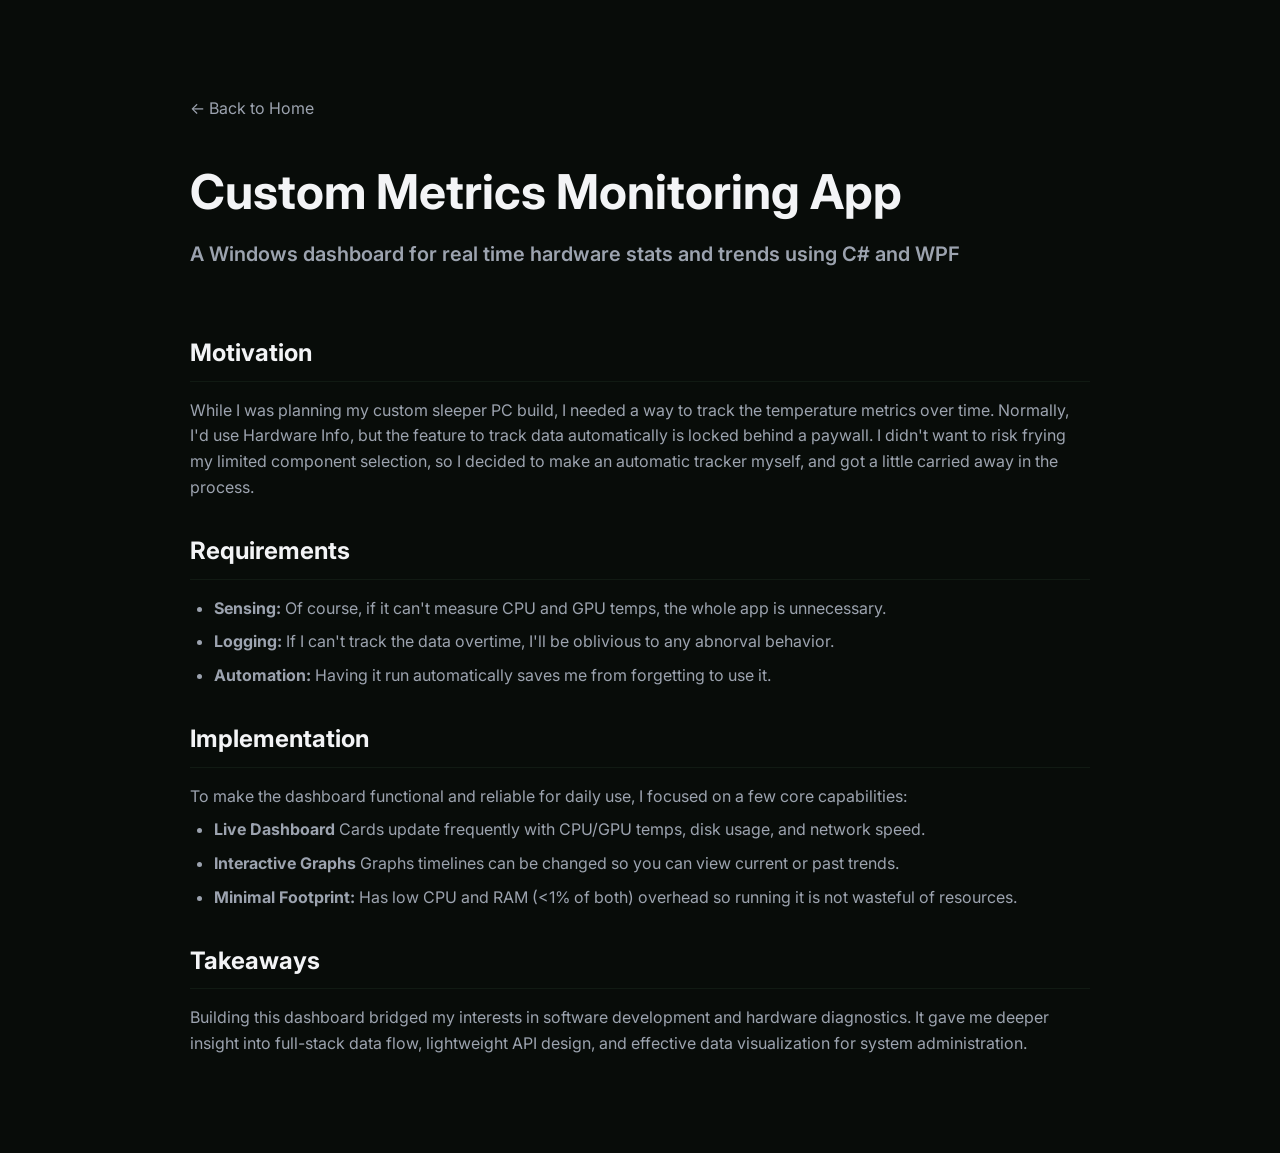
==== monitor.html @ 2a0acd83 "Update subtitle and requirements in monitor.html" ====
<!DOCTYPE html>
<html lang="en">
<head>
    <meta charset="UTF-8">
    <meta name="viewport" content="width=device-width, initial-scale=1.0">
    <title>Custom Metrics Monitoring App - Shumon Rahman</title>
    <link rel="stylesheet" href="styles.css">
    <!-- Google Font -->
    <link href="https://fonts.googleapis.com/css2?family=Inter:wght@300;400;600;700&display=swap" rel="stylesheet">
</head>
<body>

    <main class="container" style="padding: 4rem 0;">
        <!-- Back Link -->
        <a href="index.html" class="link">&larr; Back to Home</a>

        <!-- Title & Subtitle -->
        <header style="margin-top: 2rem;">
            <h1>Custom Metrics Monitoring App</h1>
            <p class="subtitle" style="color: var(--clr-primary);">A Windows dashboard for real time hardware stats and trends using C# and WPF</p>
        </header>

        <hr style="border: 0; border-top: 1px solid var(--clr-bg-alt); margin: 2rem 0;">

        <!-- Case Study Sections -->
        <section class="section" style="margin-top: 2rem;">
            <h2 style="font-size: 1.5rem; margin-bottom: 1rem;">Motivation</h2>
            <p>While I was planning my custom sleeper PC build, I needed a way to track the temperature metrics over time. Normally, I'd use Hardware Info, but the feature to track data automatically is locked behind a paywall. I didn't want to risk frying my limited component selection, so I decided to make an automatic tracker myself, and got a little carried away in the process.</p>
        </section>

        <section class="section" style="margin-top: 2rem;">
            <h2 style="font-size: 1.5rem; margin-bottom: 1rem;">Requirements</h2>
            <ul style="list-style-type: disc; padding-left: 1.5rem; display: flex; flex-direction: column; gap: 0.5rem; color: var(--clr-fg);">
                <li><strong>Sensing:</strong> Of course, if it can't measure CPU and GPU temps, the whole app is unnecessary.</li>
                <li><strong>Logging:</strong> If I can't track the data overtime, I'll be oblivious to any abnorval behavior.</li>
                <li><strong>Automation:</strong> Having it run automatically saves me from forgetting to use it.</li>
            </ul>
        </section>

        <section class="section" style="margin-top: 2rem;">
            <h2 style="font-size: 1.5rem; margin-bottom: 1rem;">Implementation</h2>
            <p>To make the dashboard functional and reliable for daily use, I focused on a few core capabilities:</p>
            <ul style="list-style-type: disc; padding-left: 1.5rem; display: flex; flex-direction: column; gap: 0.5rem; margin-top: 0.5rem; color: var(--clr-fg);">
                <li><strong>Live Dashboard</strong> Cards update frequently with CPU/GPU temps, disk usage, and network speed.</li>
                <li><strong>Interactive Graphs</strong> Graphs timelines can be changed so you can view current or past trends.</li>
                <li><strong>Minimal Footprint:</strong> Has low CPU and RAM (<1% of both) overhead so running it is not wasteful of resources.</li>
            </ul>
        </section>

        <section class="section" style="margin-top: 2rem;">
            <h2 style="font-size: 1.5rem; margin-bottom: 1rem;">Takeaways</h2>
            <p>Building this dashboard bridged my interests in software development and hardware diagnostics. It gave me deeper insight into full-stack data flow, lightweight API design, and effective data visualization for system administration.</p>
        </section>
    </main>

</body>
</html>
---- styles.css ----
* {
    margin: 0;
    padding: 0;
    box-sizing: border-box;
}

body {
    font-family: 'Inter', sans-serif;
    background-color: #080c09; /* Deep black-green background */
    color: #9ca3af; /* Soft gray readable text */
    line-height: 1.6;
    padding: 2rem 1rem;
}

.container {
    max-width: 900px;
    margin: 0 auto;
}

/* Hero Section */
.hero {
    padding: 4rem 0 2rem 0;
}

h1 {
    font-size: 3rem;
    color: #f3f4f6;
    font-weight: 700;
}

.highlight {
    color: #10b981; /* Vibrant emerald green */
}

.subtitle {
    font-size: 1.25rem;
    color: #d1d5db;
    margin-top: 0.5rem;
    font-weight: 600;
}

.bio {
    margin-top: 1rem;
    font-size: 1rem;
    max-width: 600px;
}

/* Sections */
.section {
    margin-top: 4rem;
}

h2 {
    font-size: 1.8rem;
    color: #f3f4f6;
    margin-bottom: 1.5rem;
    border-bottom: 1px solid #111a13;
    padding-bottom: 0.5rem;
}

/* Projects Grid */
.projects-grid {
    display: grid;
    grid-template-columns: repeat(auto-fit, minmax(280px, 1fr));
    gap: 1.5rem;
}

.project-card {
    background-color: #111a13; /* Dark card background */
    border: 1px solid rgba(16, 185, 129, 0.1);
    padding: 1.5rem;
    border-radius: 8px;
    transition: transform 0.2s ease, border-color 0.2s ease;
}

.project-card:hover {
    transform: translateY(-4px);
    border-color: #10b981;
}

.project-card h3 {
    color: #f3f4f6;
    font-size: 1.2rem;
    margin-bottom: 0.75rem;
}

.tags {
    margin-top: 1rem;
    display: flex;
    flex-wrap: wrap;
    gap: 0.5rem;
}

.tags span {
    background-color: rgba(16, 185, 129, 0.1);
    color: #10b981;
    font-size: 0.75rem;
    padding: 0.25rem 0.5rem;
    border-radius: 4px;
    font-weight: 600;
}

/* Footer */
.footer {
    margin-top: 5rem;
    text-align: left;
}

.social-links {
    margin-top: 1rem;
    display: flex;
    gap: 1.5rem;
}

.social-links a {
    color: #10b981;
    text-decoration: none;
    font-weight: 600;
}

.social-links a:hover {
    text-decoration: underline;
}
/* Prevent links from turning purple or showing default underlines when clicked */
a, a:visited, a:active {
    color: inherit;
    text-decoration: none;
}
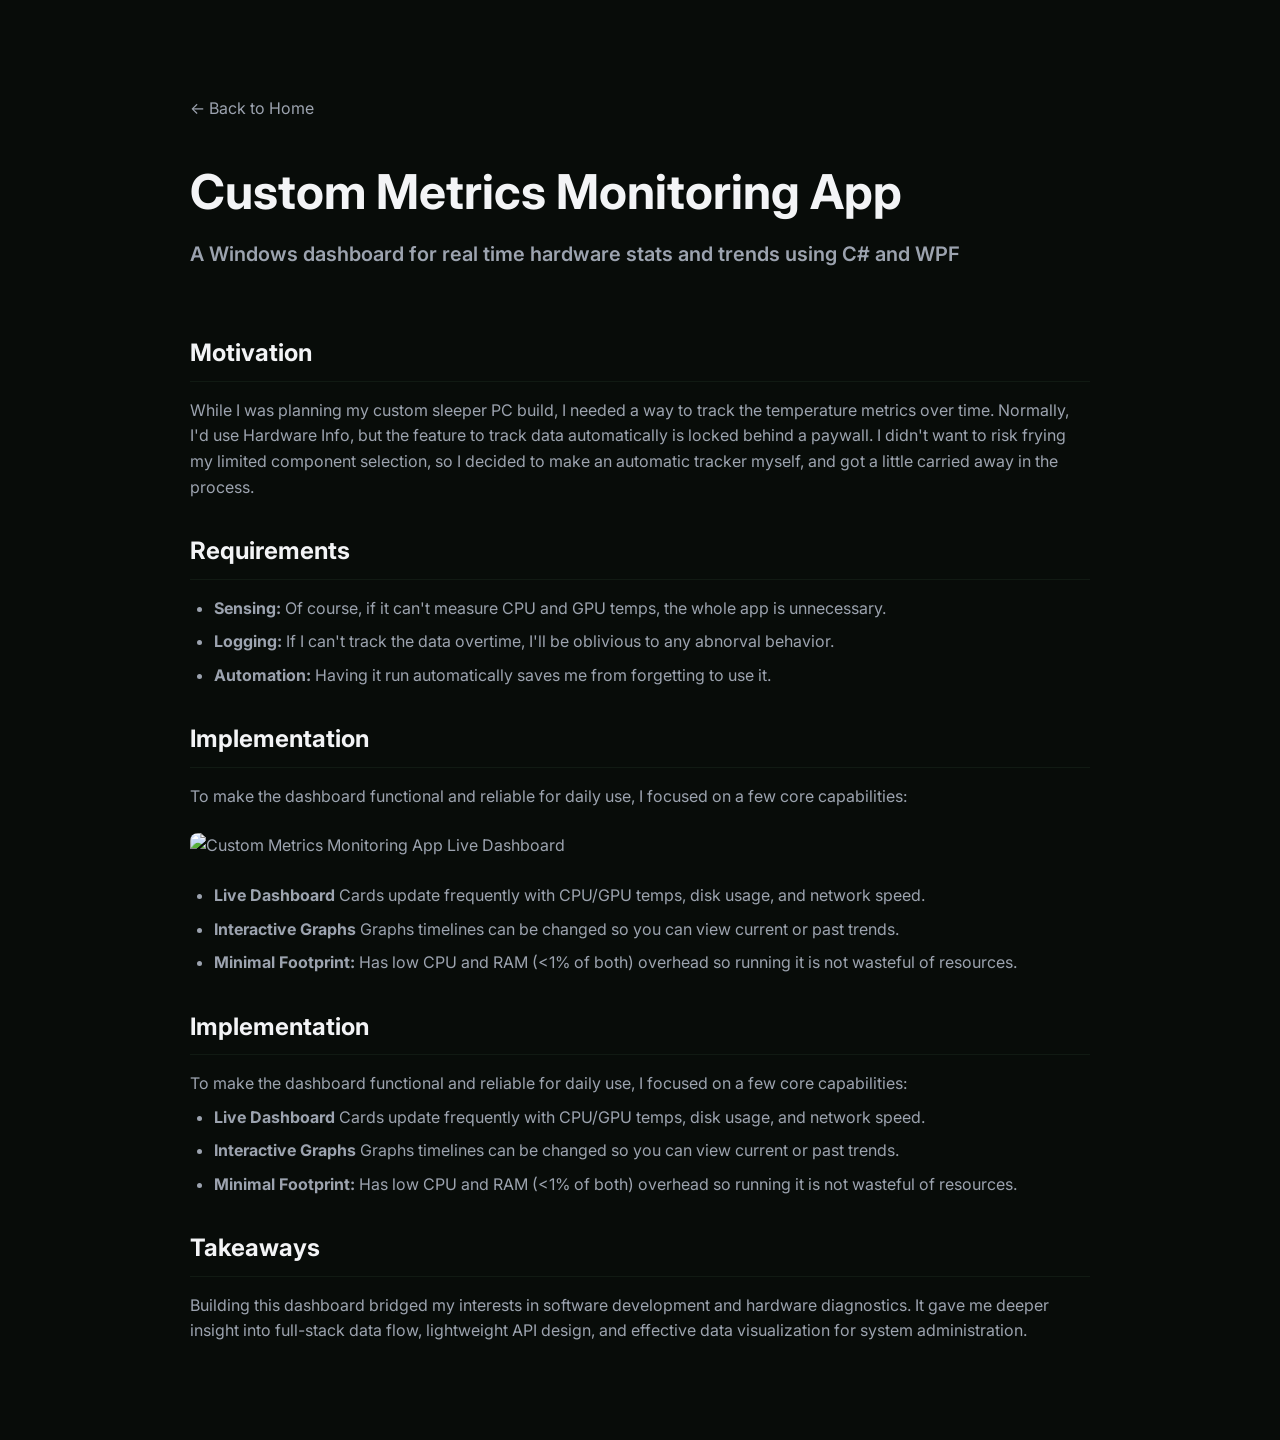
==== commit 1bbaf833: "Enhance dashboard with image and clarify implementation Added an image to enhance the dashboard's vi" ====
--- a/monitor.html
+++ b/monitor.html
@@ -36,7 +36,21 @@
                 <li><strong>Automation:</strong> Having it run automatically saves me from forgetting to use it.</li>
             </ul>
         </section>
-
+        <section class="section" style="margin-top: 2rem;">
+            <h2 style="font-size: 1.5rem; margin-bottom: 1rem;">Implementation</h2>
+            <p>To make the dashboard functional and reliable for daily use, I focused on a few core capabilities:</p>
+            
+            <!-- Added Image -->
+            <div style="margin: 1.5rem 0;">
+                <img src="images/dashboard-overview.png" alt="Custom Metrics Monitoring App Live Dashboard" style="width: 100%; height: auto; border-radius: 8px;">
+            </div>
+        
+            <ul style="list-style-type: disc; padding-left: 1.5rem; display: flex; flex-direction: column; gap: 0.5rem; margin-top: 0.5rem; color: var(--clr-fg);">
+                <li><strong>Live Dashboard</strong> Cards update frequently with CPU/GPU temps, disk usage, and network speed.</li>
+                <li><strong>Interactive Graphs</strong> Graphs timelines can be changed so you can view current or past trends.</li>
+                <li><strong>Minimal Footprint:</strong> Has low CPU and RAM (&lt;1% of both) overhead so running it is not wasteful of resources.</li>
+            </ul>
+        </section>
         <section class="section" style="margin-top: 2rem;">
             <h2 style="font-size: 1.5rem; margin-bottom: 1rem;">Implementation</h2>
             <p>To make the dashboard functional and reliable for daily use, I focused on a few core capabilities:</p>
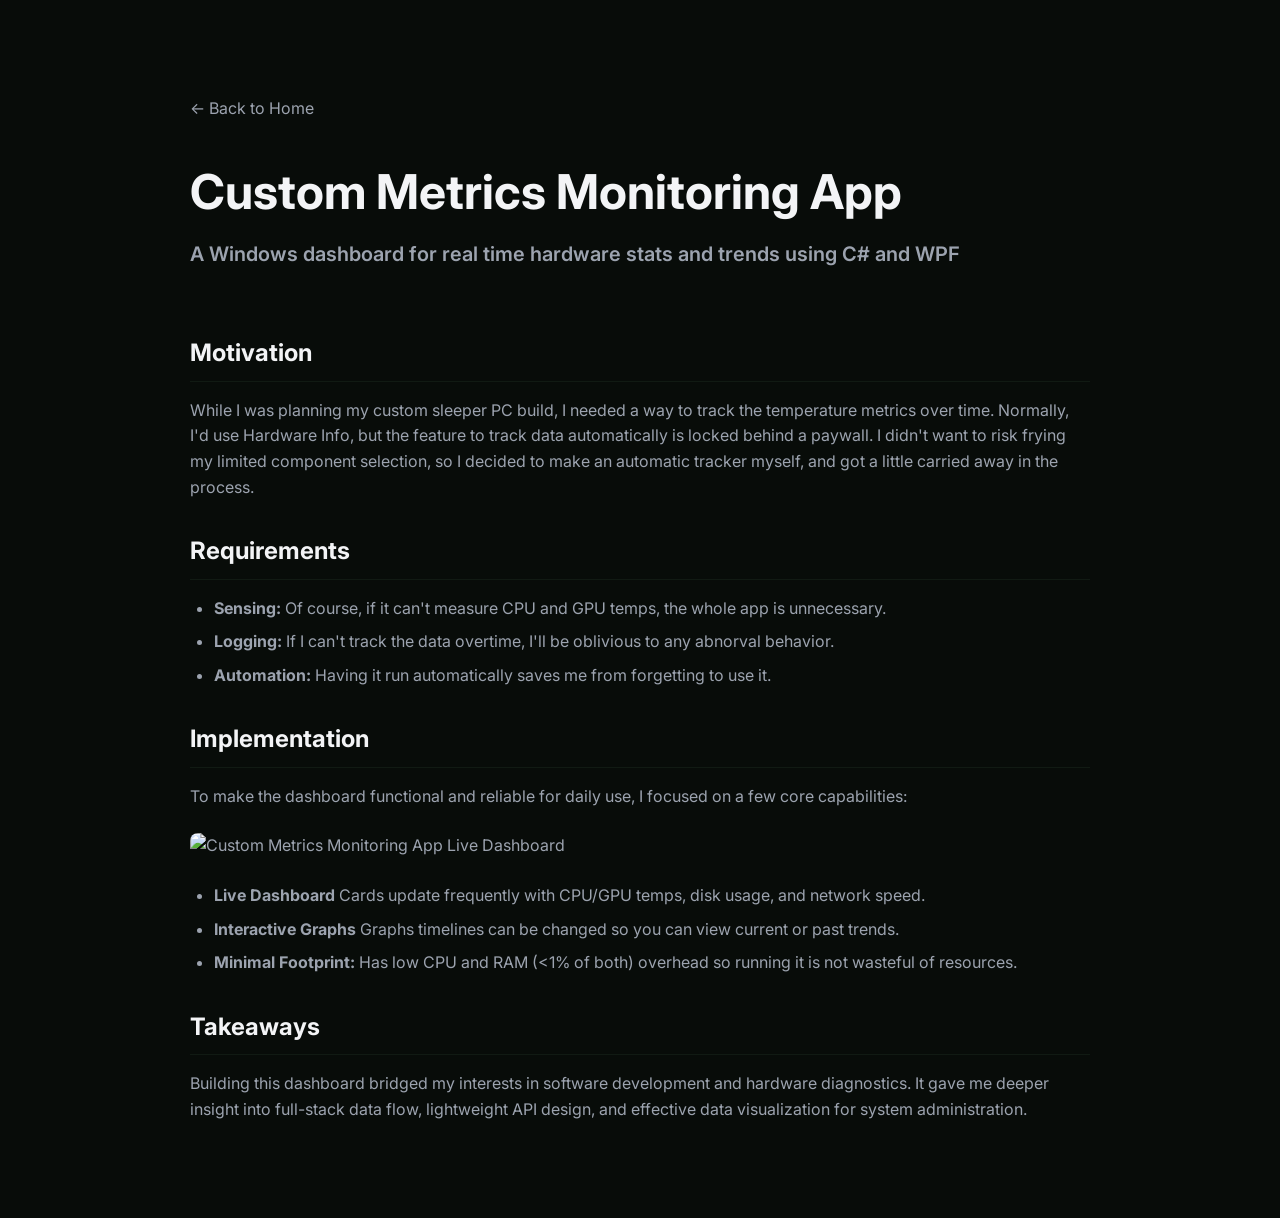
==== commit bf2095db: "Remove implementation details from monitor.html Removed the implementation section detailing dashboa" ====
--- a/monitor.html
+++ b/monitor.html
@@ -51,15 +51,6 @@
                 <li><strong>Minimal Footprint:</strong> Has low CPU and RAM (&lt;1% of both) overhead so running it is not wasteful of resources.</li>
             </ul>
         </section>
-        <section class="section" style="margin-top: 2rem;">
-            <h2 style="font-size: 1.5rem; margin-bottom: 1rem;">Implementation</h2>
-            <p>To make the dashboard functional and reliable for daily use, I focused on a few core capabilities:</p>
-            <ul style="list-style-type: disc; padding-left: 1.5rem; display: flex; flex-direction: column; gap: 0.5rem; margin-top: 0.5rem; color: var(--clr-fg);">
-                <li><strong>Live Dashboard</strong> Cards update frequently with CPU/GPU temps, disk usage, and network speed.</li>
-                <li><strong>Interactive Graphs</strong> Graphs timelines can be changed so you can view current or past trends.</li>
-                <li><strong>Minimal Footprint:</strong> Has low CPU and RAM (<1% of both) overhead so running it is not wasteful of resources.</li>
-            </ul>
-        </section>
 
         <section class="section" style="margin-top: 2rem;">
             <h2 style="font-size: 1.5rem; margin-bottom: 1rem;">Takeaways</h2>
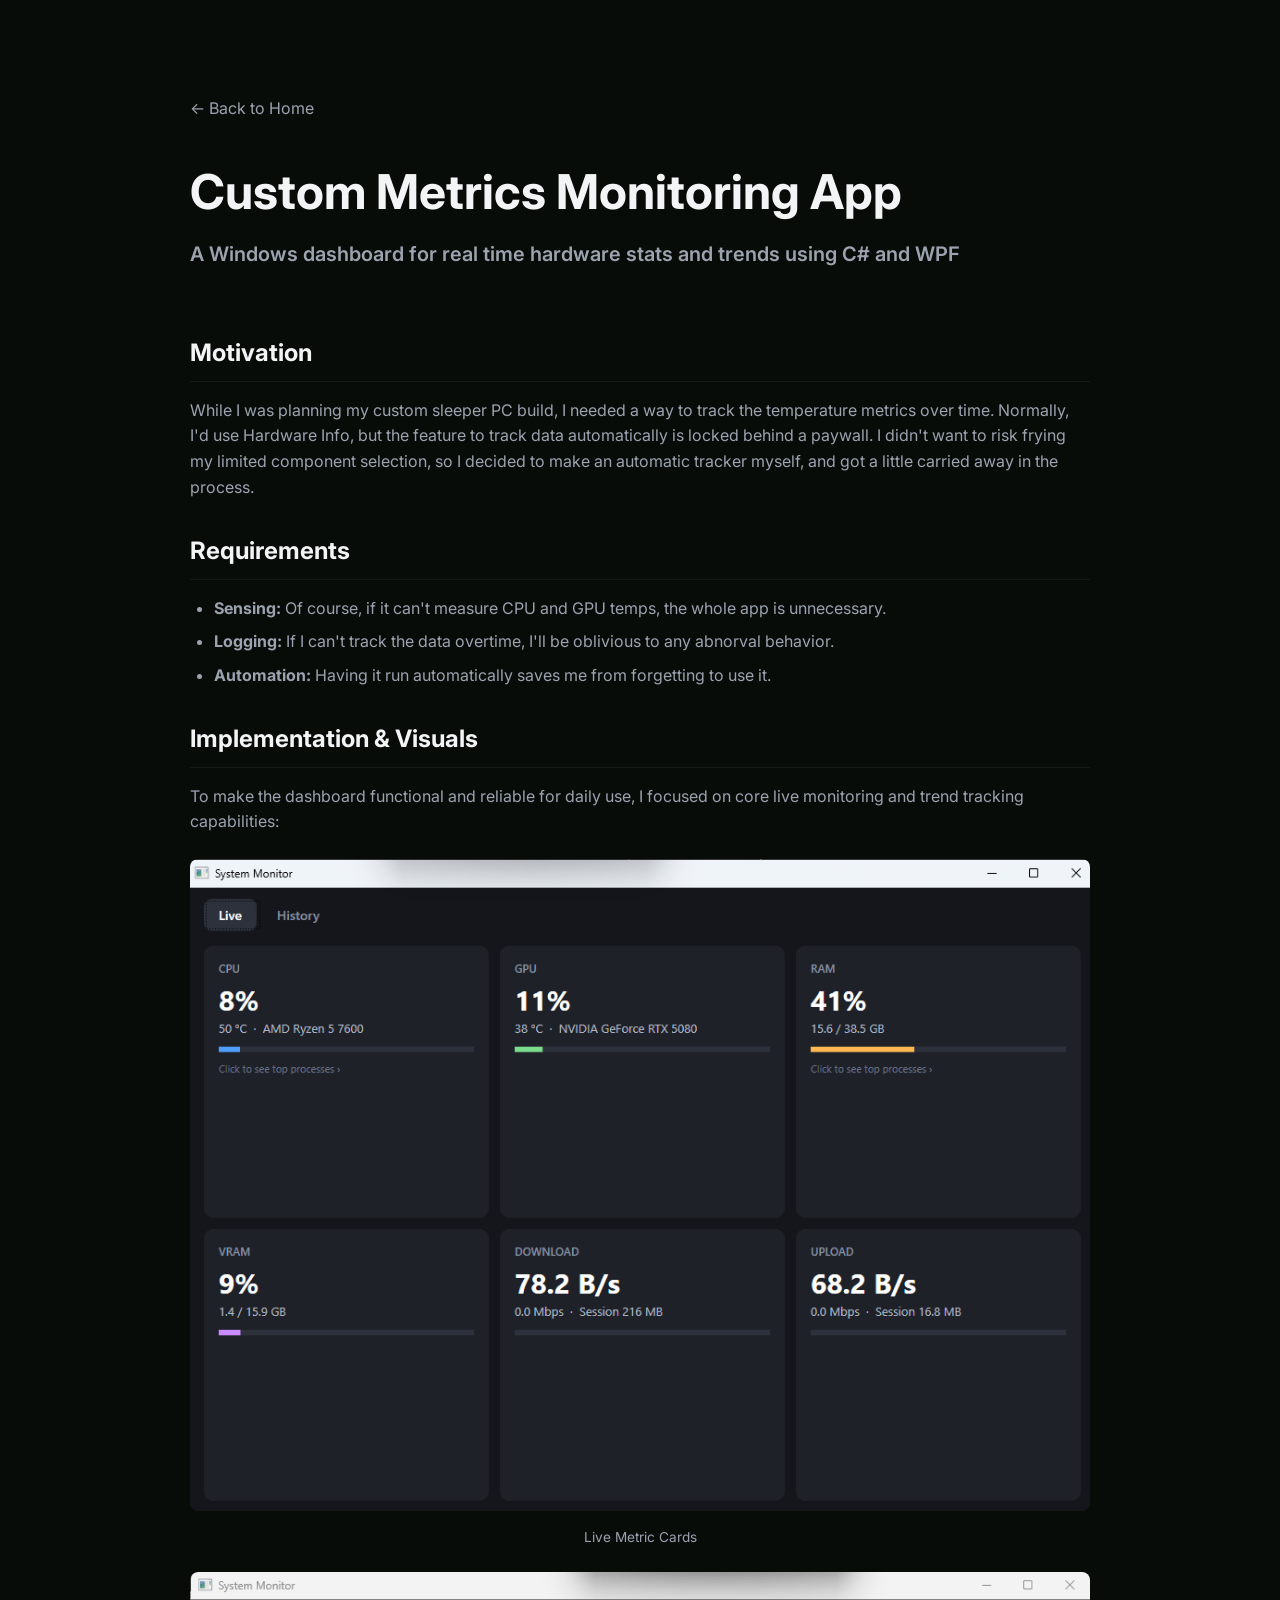
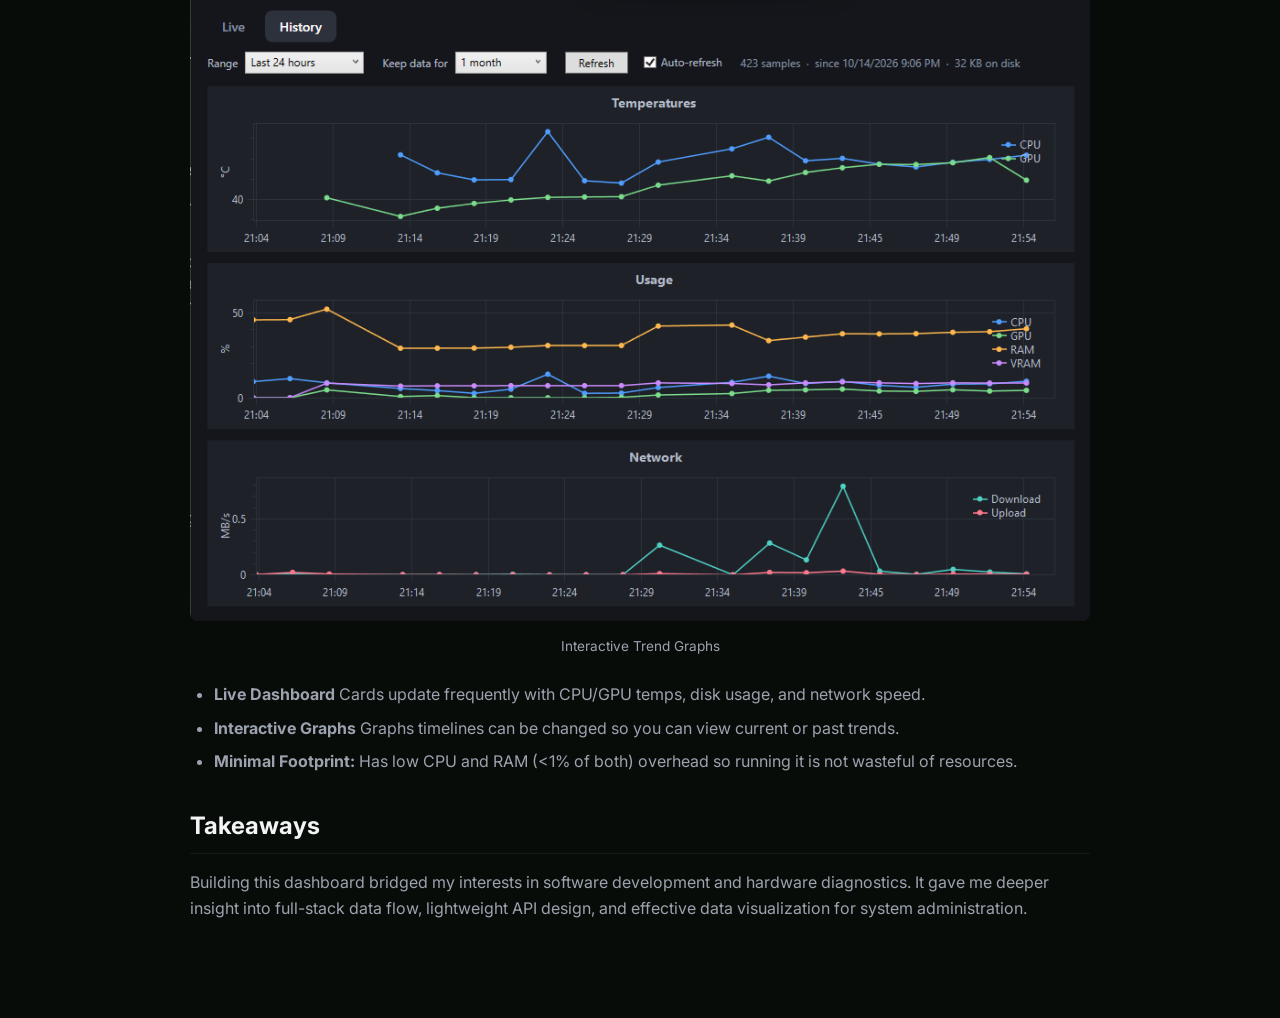
==== commit 148131ea: "Enhance implementation section with visuals and details Updated the implementation section to includ" ====
--- a/monitor.html
+++ b/monitor.html
@@ -37,13 +37,21 @@
             </ul>
         </section>
         <section class="section" style="margin-top: 2rem;">
-            <h2 style="font-size: 1.5rem; margin-bottom: 1rem;">Implementation</h2>
-            <p>To make the dashboard functional and reliable for daily use, I focused on a few core capabilities:</p>
-            
-            <!-- Added Image -->
-            <div style="margin: 1.5rem 0;">
-                <img src="images/dashboard-overview.png" alt="Custom Metrics Monitoring App Live Dashboard" style="width: 100%; height: auto; border-radius: 8px;">
-            </div>
+    <h2 style="font-size: 1.5rem; margin-bottom: 1rem;">Implementation & Visuals</h2>
+    <p>To make the dashboard functional and reliable for daily use, I focused on core live monitoring and trend tracking capabilities:</p>
+    
+    <!-- Two-column image grid for both images -->
+    <div style="display: grid; grid-template-comlumns: repeat(auto-fit, minmax(280px, 1fr)); gap: 1.5rem; margin: 1.5rem 0;">
+        <div>
+            <img src="monitor_cards.png" alt="Hardware metric cards view" style="width: 100%; height: auto; border-radius: 8px; border: 1px solid var(--clr-bg-alt);">
+            <p style="text-align: center; font-size: 0.85rem; color: var(--clr-primary); margin-top: 0.5rem;">Live Metric Cards</p>
+        </div>
+        <div>
+            <img src="monitor_graphs.png" alt="Interactive history graphs view" style="width: 100%; height: auto; border-radius: 8px; border: 1px solid var(--clr-bg-alt);">
+            <p style="text-align: center; font-size: 0.85rem; color: var(--clr-primary); margin-top: 0.5rem;">Interactive Trend Graphs</p>
+        </div>
+    </div>
+</section>
         
             <ul style="list-style-type: disc; padding-left: 1.5rem; display: flex; flex-direction: column; gap: 0.5rem; margin-top: 0.5rem; color: var(--clr-fg);">
                 <li><strong>Live Dashboard</strong> Cards update frequently with CPU/GPU temps, disk usage, and network speed.</li>
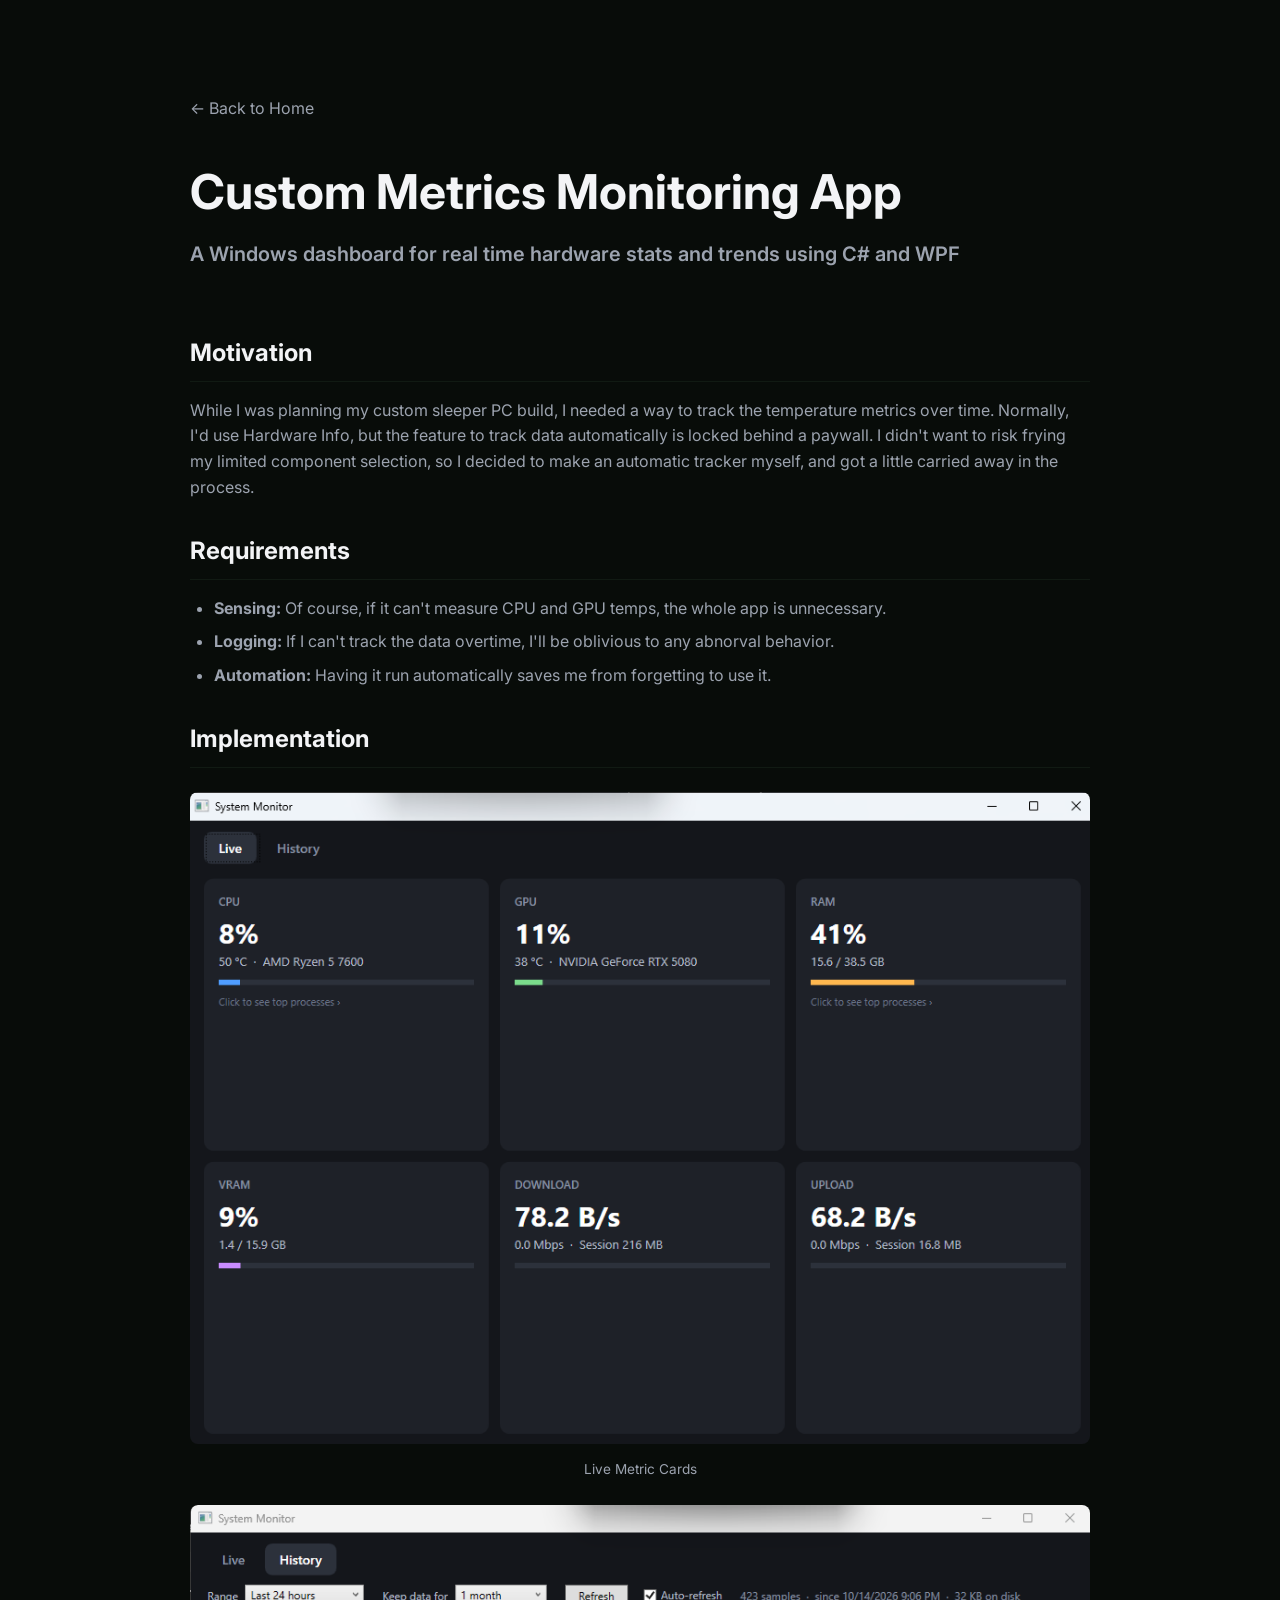
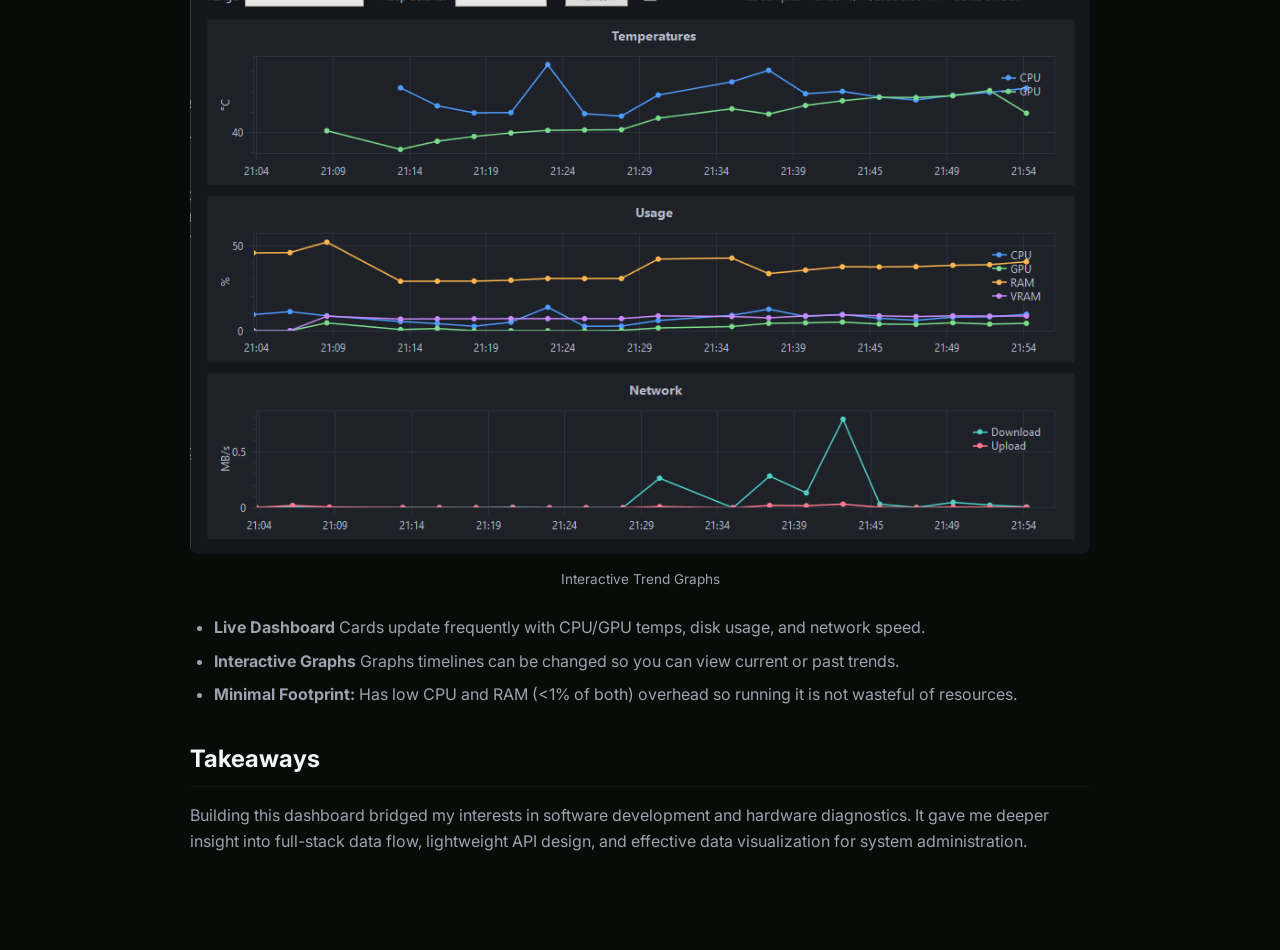
==== commit 09d1b3e3: "Update section heading and content in monitor.html Removed 'Visuals' from the section heading and ad" ====
--- a/monitor.html
+++ b/monitor.html
@@ -37,8 +37,7 @@
             </ul>
         </section>
         <section class="section" style="margin-top: 2rem;">
-    <h2 style="font-size: 1.5rem; margin-bottom: 1rem;">Implementation & Visuals</h2>
-    <p>To make the dashboard functional and reliable for daily use, I focused on core live monitoring and trend tracking capabilities:</p>
+    <h2 style="font-size: 1.5rem; margin-bottom: 1rem;">Implementation</h2>
     
     <!-- Two-column image grid for both images -->
     <div style="display: grid; grid-template-comlumns: repeat(auto-fit, minmax(280px, 1fr)); gap: 1.5rem; margin: 1.5rem 0;">
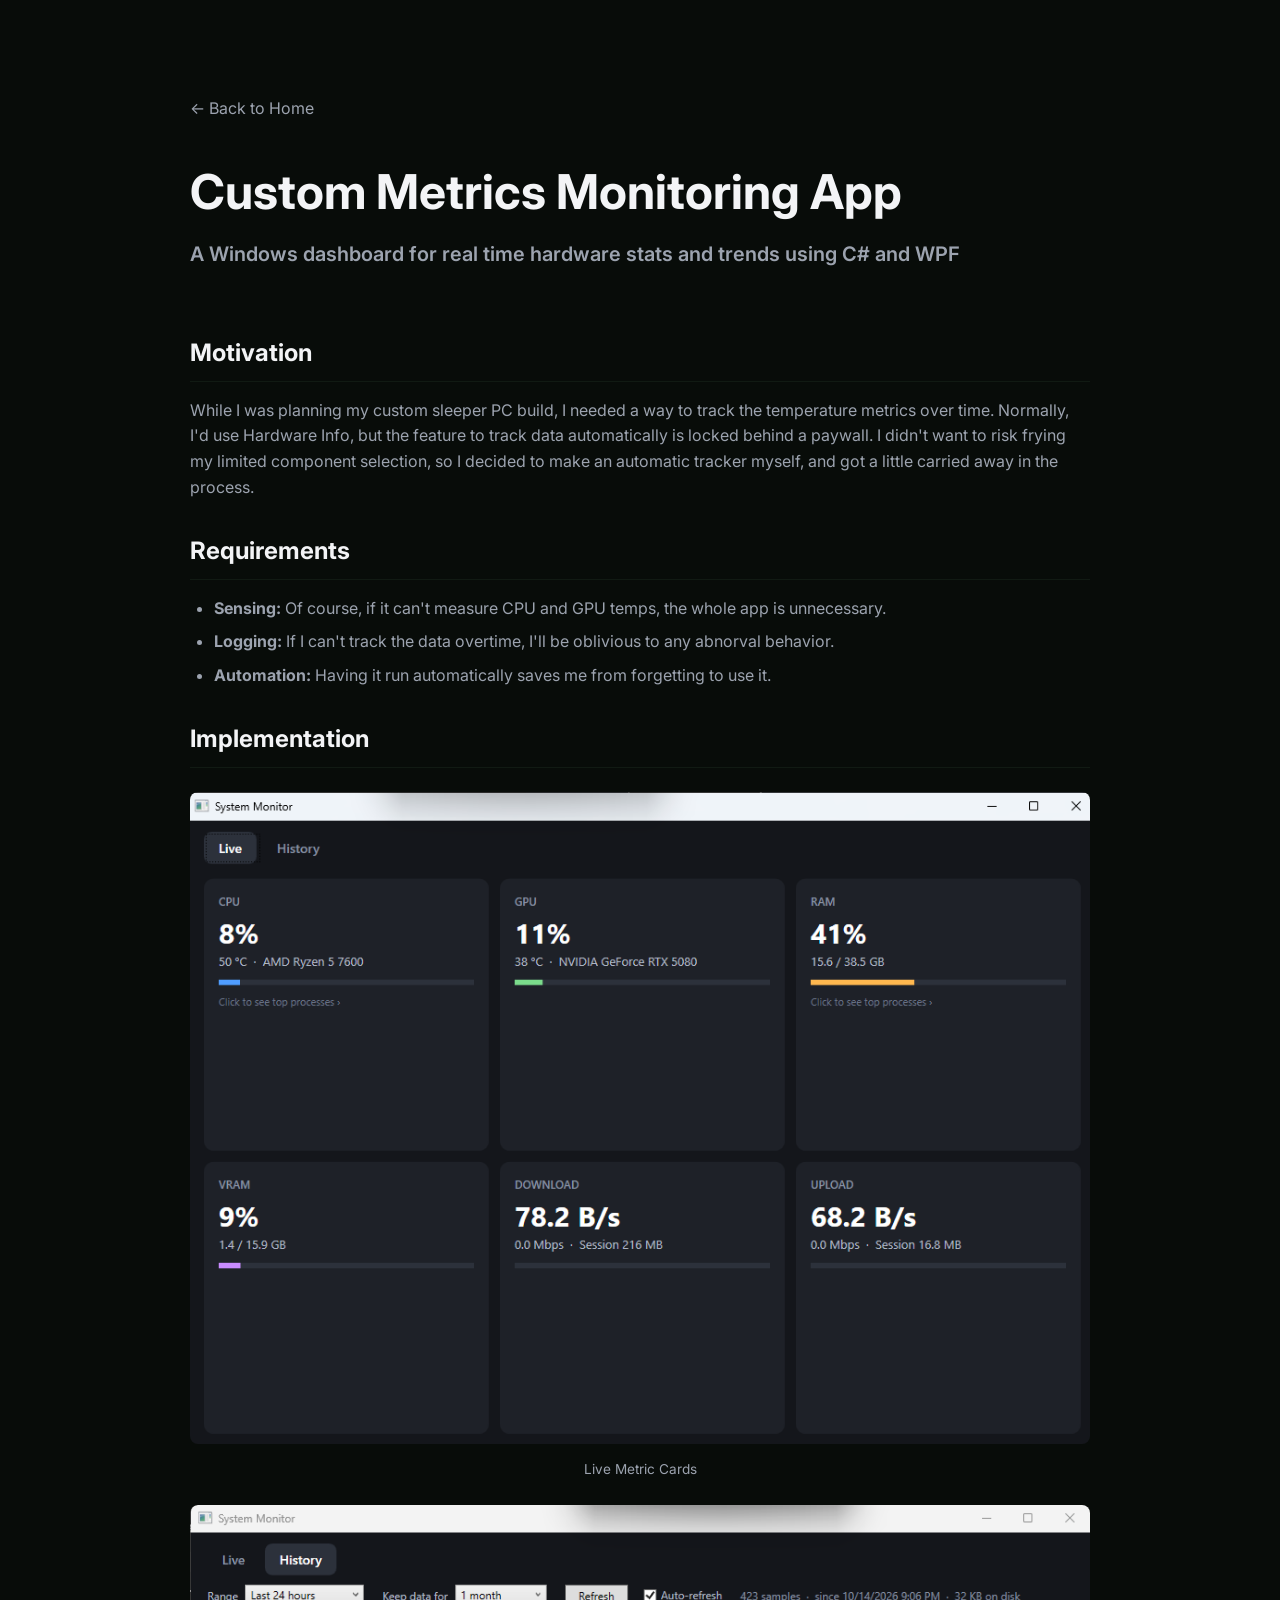
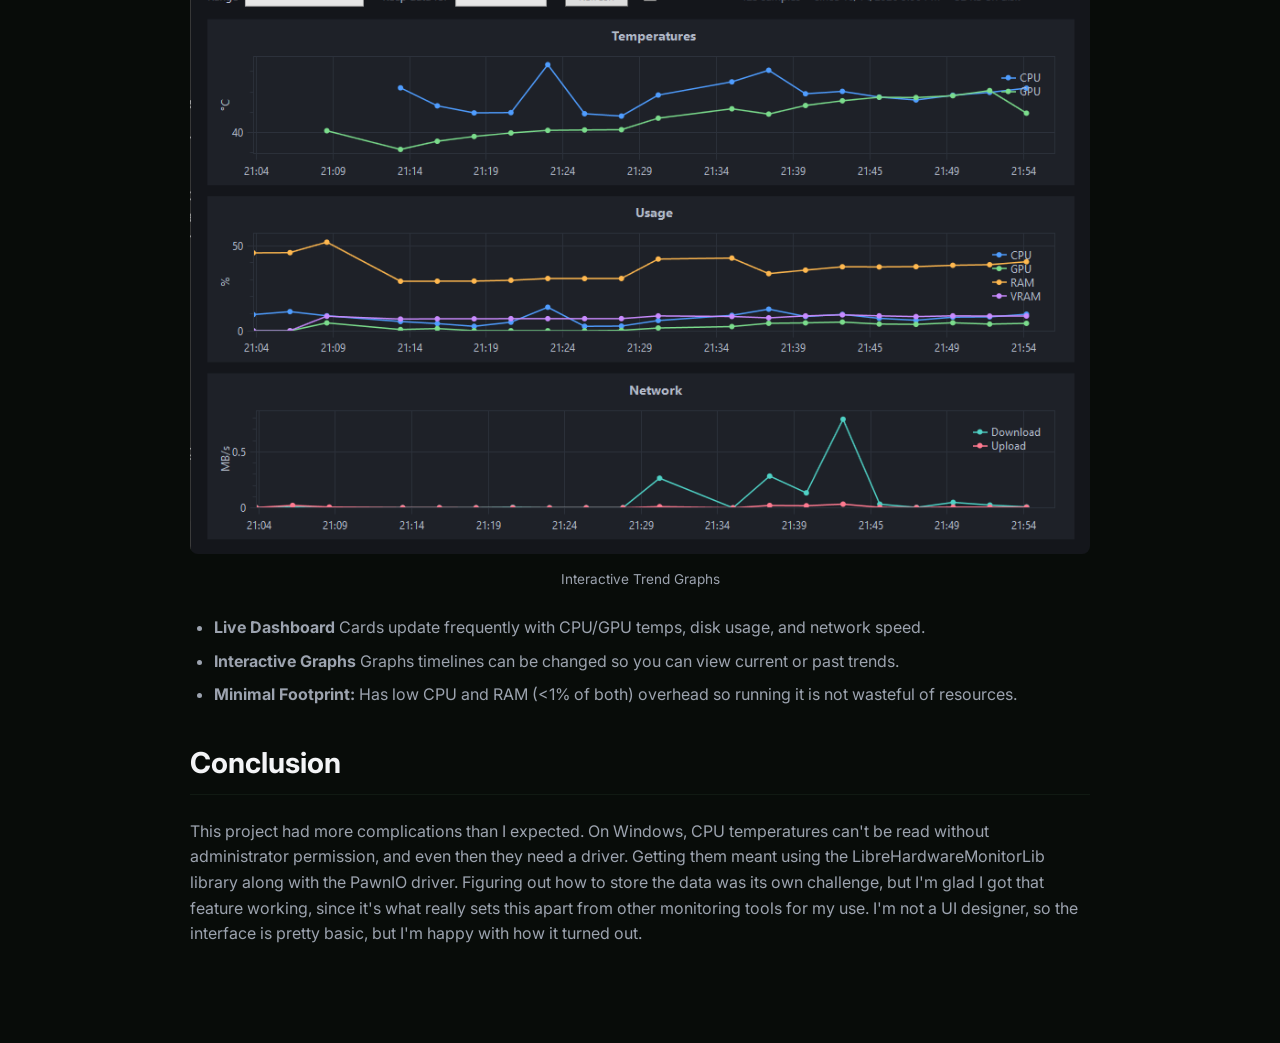
==== commit bffc5be0: "Revise conclusion section in monitor.html Updated the conclusion section to reflect project challeng" ====
--- a/monitor.html
+++ b/monitor.html
@@ -7,7 +7,7 @@
     <link rel="stylesheet" href="styles.css">
     <!-- Google Font -->
     <link href="https://fonts.googleapis.com/css2?family=Inter:wght@300;400;600;700&display=swap" rel="stylesheet">
-</head>
+</head
 <body>
 
     <main class="container" style="padding: 4rem 0;">
@@ -60,9 +60,8 @@
         </section>
 
         <section class="section" style="margin-top: 2rem;">
-            <h2 style="font-size: 1.5rem; margin-bottom: 1rem;">Takeaways</h2>
-            <p>Building this dashboard bridged my interests in software development and hardware diagnostics. It gave me deeper insight into full-stack data flow, lightweight API design, and effective data visualization for system administration.</p>
-        </section>
+           <h2>Conclusion</h2>
+<p>This project had more complications than I expected. On Windows, CPU temperatures can't be read without administrator permission, and even then they need a driver. Getting them meant using the LibreHardwareMonitorLib library along with the PawnIO driver. Figuring out how to store the data was its own challenge, but I'm glad I got that feature working, since it's what really sets this apart from other monitoring tools for my use. I'm not a UI designer, so the interface is pretty basic, but I'm happy with how it turned out.</p>    </section>
     </main>
 
 </body>
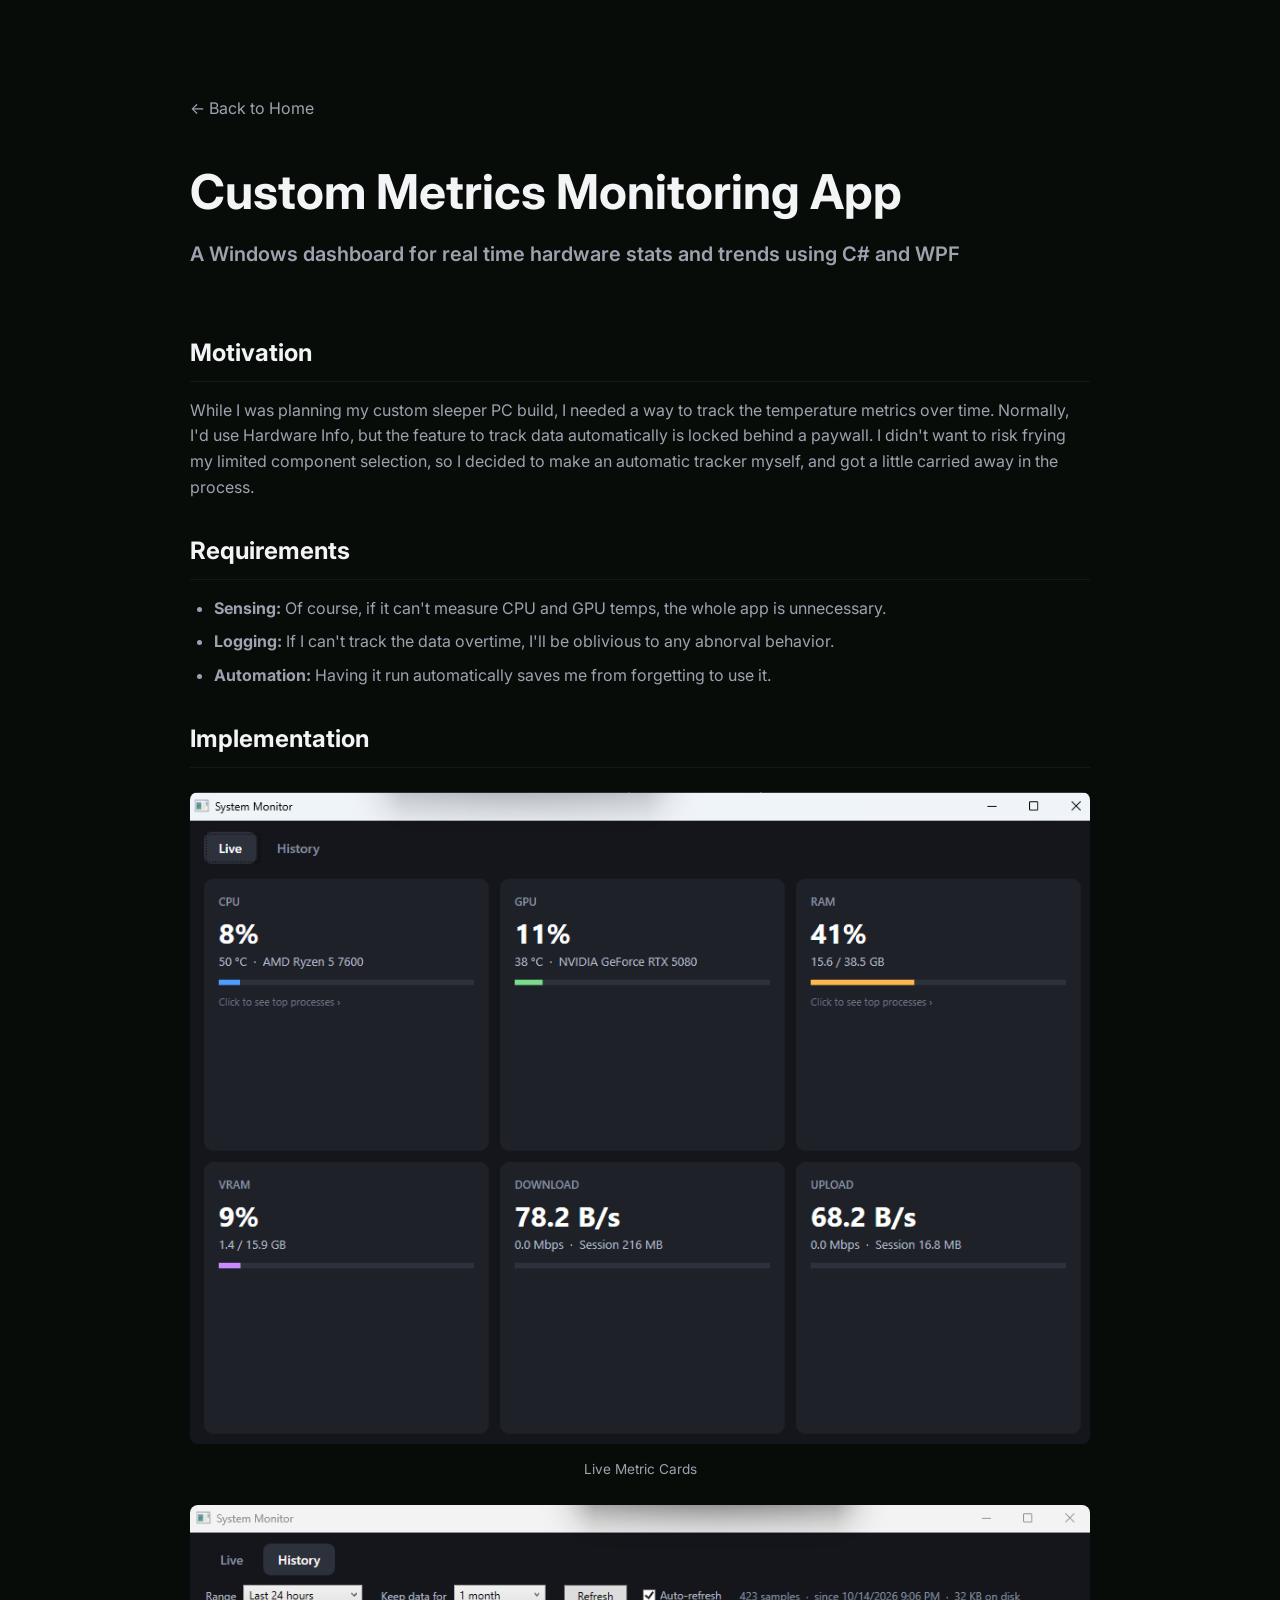
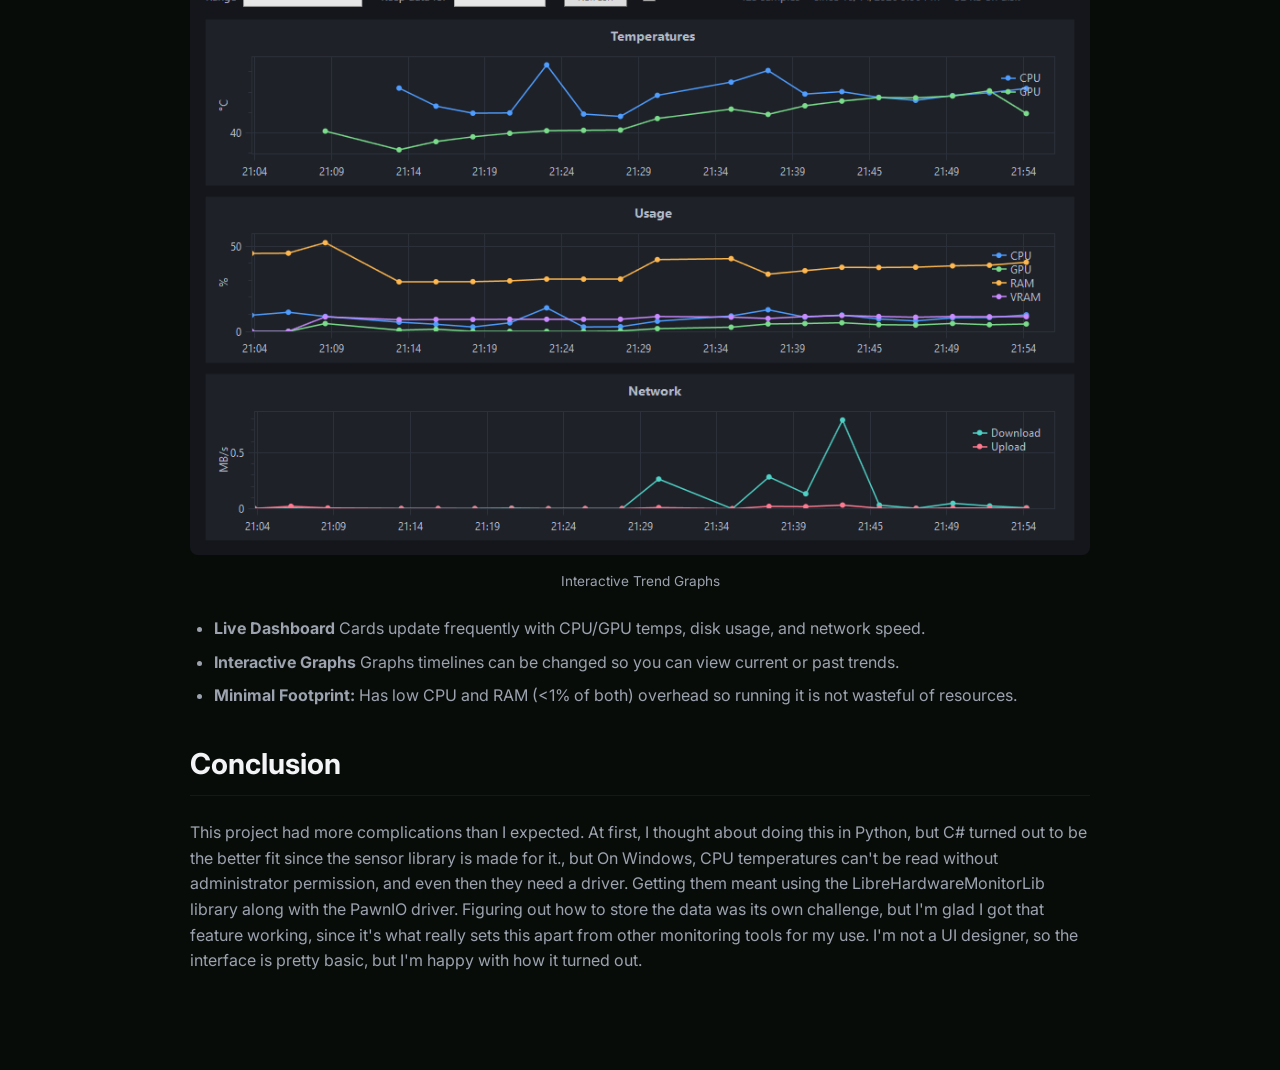
==== commit 31697758: "Update conclusion text in monitor.html Revised conclusion section to clarify project challenges and " ====
--- a/monitor.html
+++ b/monitor.html
@@ -61,7 +61,7 @@
 
         <section class="section" style="margin-top: 2rem;">
            <h2>Conclusion</h2>
-<p>This project had more complications than I expected. On Windows, CPU temperatures can't be read without administrator permission, and even then they need a driver. Getting them meant using the LibreHardwareMonitorLib library along with the PawnIO driver. Figuring out how to store the data was its own challenge, but I'm glad I got that feature working, since it's what really sets this apart from other monitoring tools for my use. I'm not a UI designer, so the interface is pretty basic, but I'm happy with how it turned out.</p>    </section>
+<p>This project had more complications than I expected. At first, I thought about doing this in Python, but C# turned out to be the better fit since the sensor library is made for it., but On Windows, CPU temperatures can't be read without administrator permission, and even then they need a driver. Getting them meant using the LibreHardwareMonitorLib library along with the PawnIO driver. Figuring out how to store the data was its own challenge, but I'm glad I got that feature working, since it's what really sets this apart from other monitoring tools for my use. I'm not a UI designer, so the interface is pretty basic, but I'm happy with how it turned out.</p>    </section>
     </main>
 
 </body>
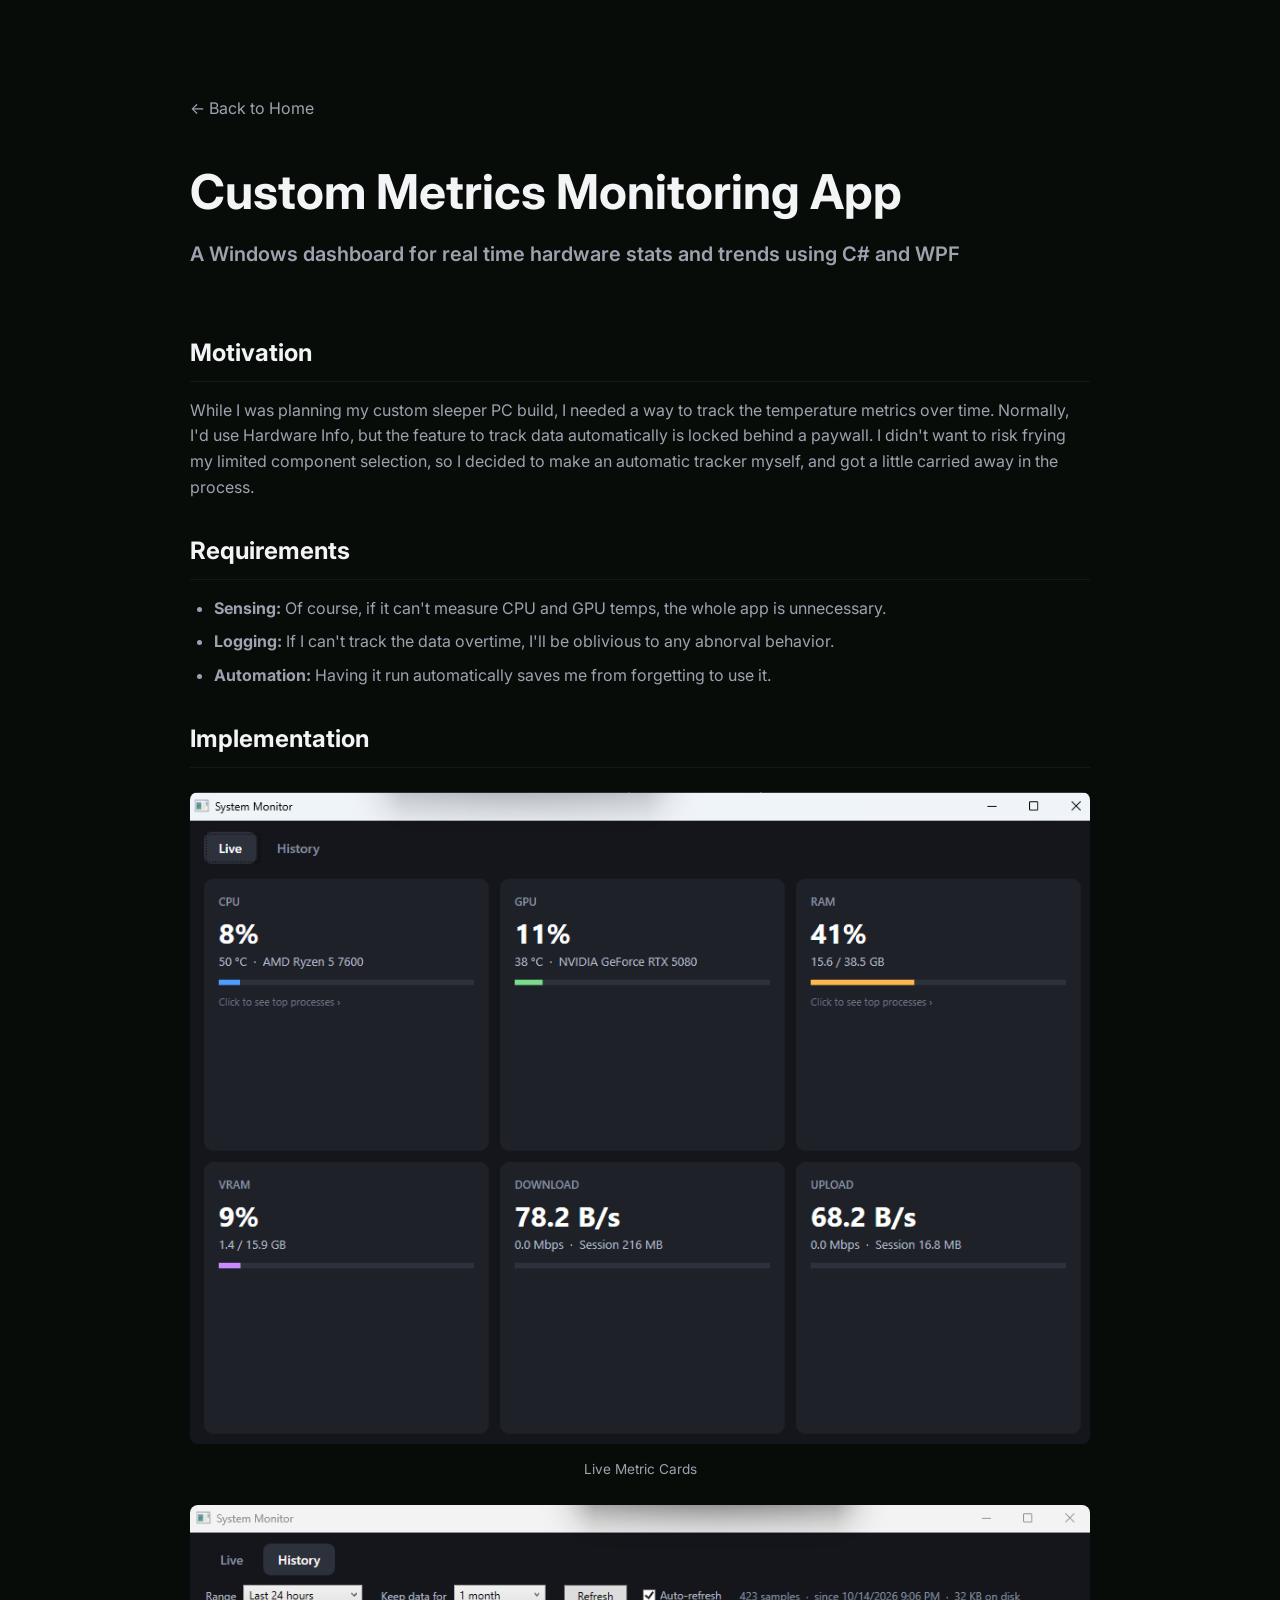
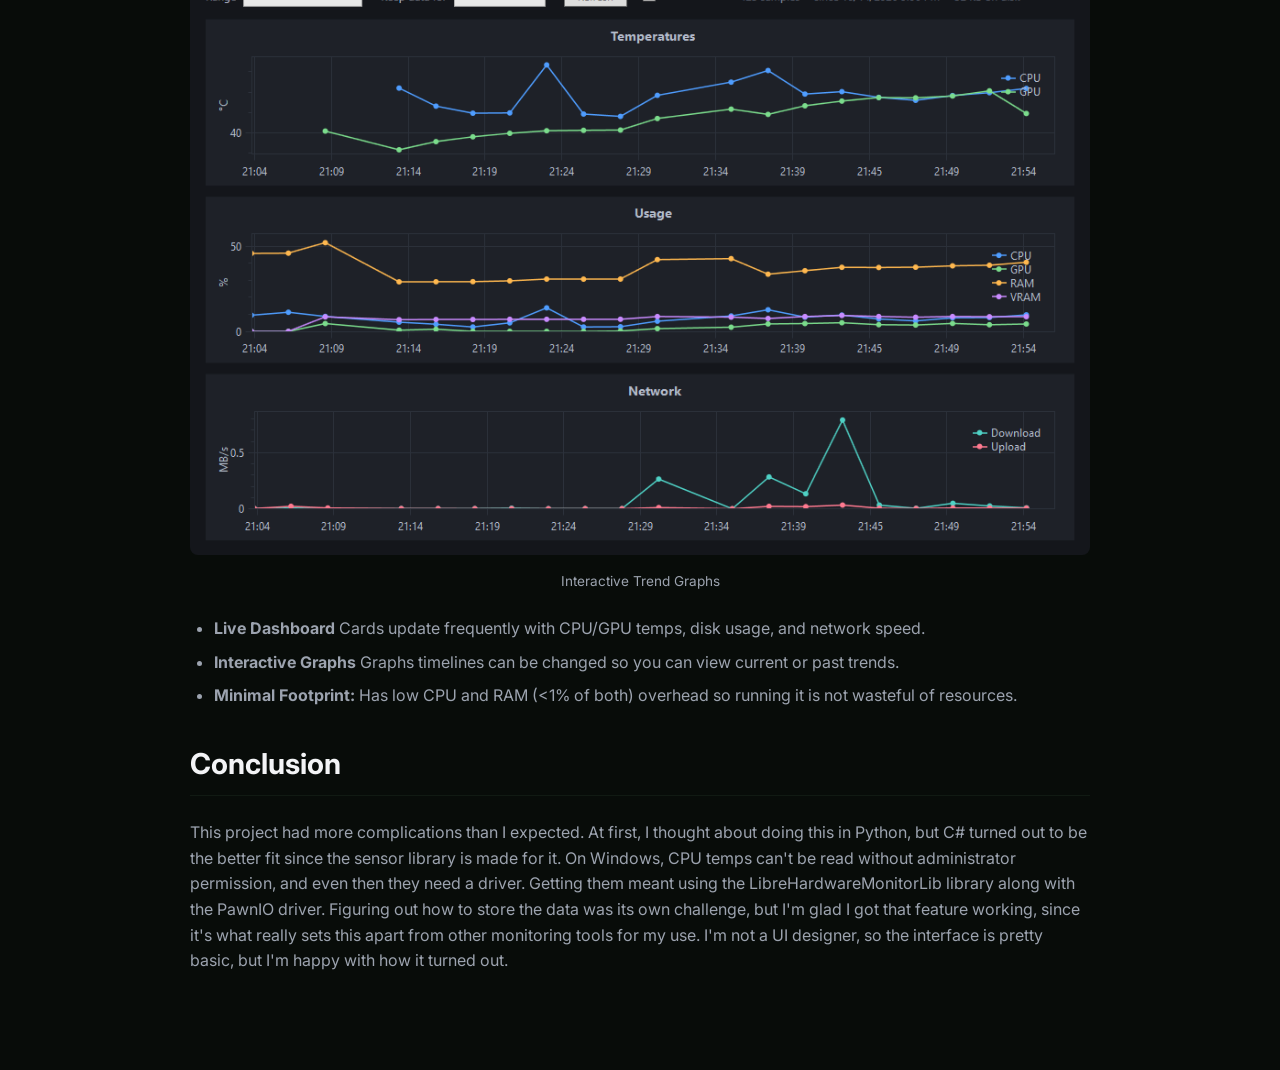
==== commit b7e84645: "Revise conclusion paragraph in monitor.html Corrected the conclusion paragraph for clarity and flow." ====
--- a/monitor.html
+++ b/monitor.html
@@ -61,7 +61,7 @@
 
         <section class="section" style="margin-top: 2rem;">
            <h2>Conclusion</h2>
-<p>This project had more complications than I expected. At first, I thought about doing this in Python, but C# turned out to be the better fit since the sensor library is made for it., but On Windows, CPU temperatures can't be read without administrator permission, and even then they need a driver. Getting them meant using the LibreHardwareMonitorLib library along with the PawnIO driver. Figuring out how to store the data was its own challenge, but I'm glad I got that feature working, since it's what really sets this apart from other monitoring tools for my use. I'm not a UI designer, so the interface is pretty basic, but I'm happy with how it turned out.</p>    </section>
+<p>This project had more complications than I expected. At first, I thought about doing this in Python, but C# turned out to be the better fit since the sensor library is made for it. On Windows, CPU temps can't be read without administrator permission, and even then they need a driver. Getting them meant using the LibreHardwareMonitorLib library along with the PawnIO driver. Figuring out how to store the data was its own challenge, but I'm glad I got that feature working, since it's what really sets this apart from other monitoring tools for my use. I'm not a UI designer, so the interface is pretty basic, but I'm happy with how it turned out.</p>    </section>
     </main>
 
 </body>
